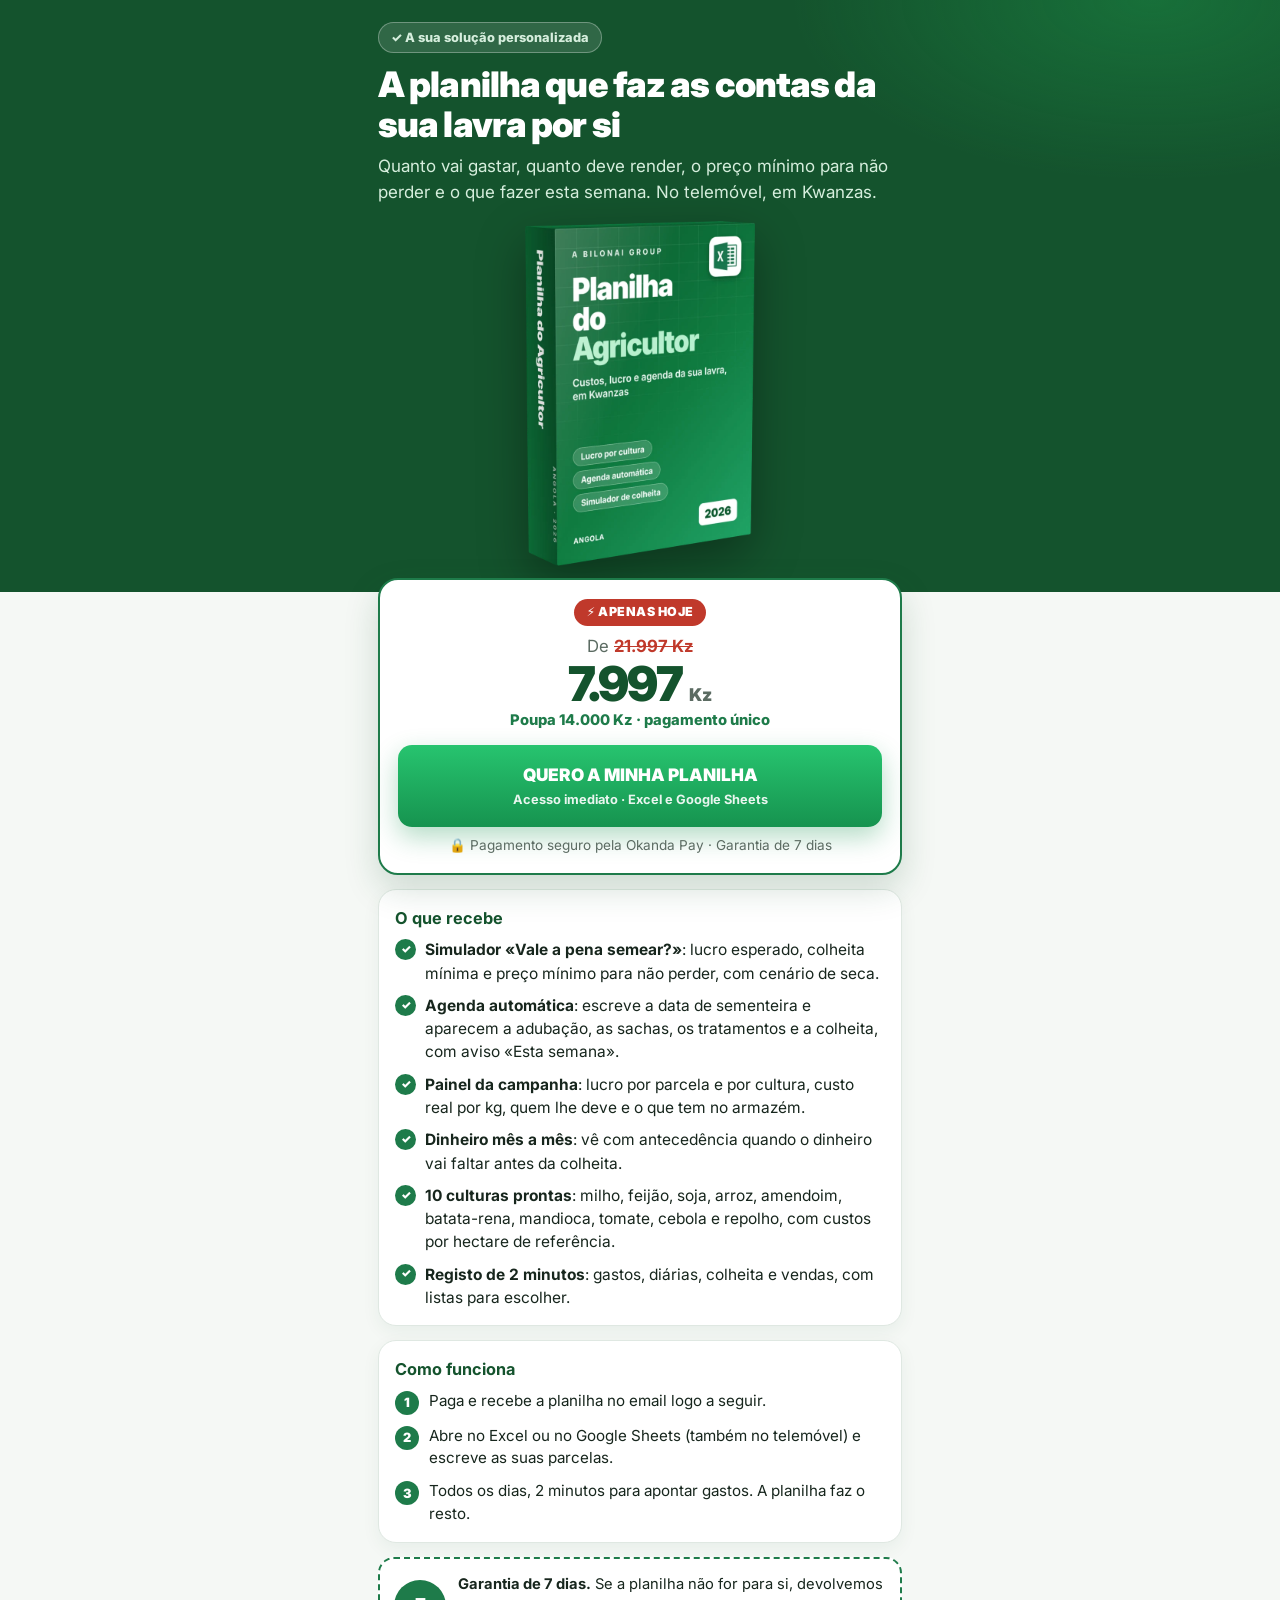
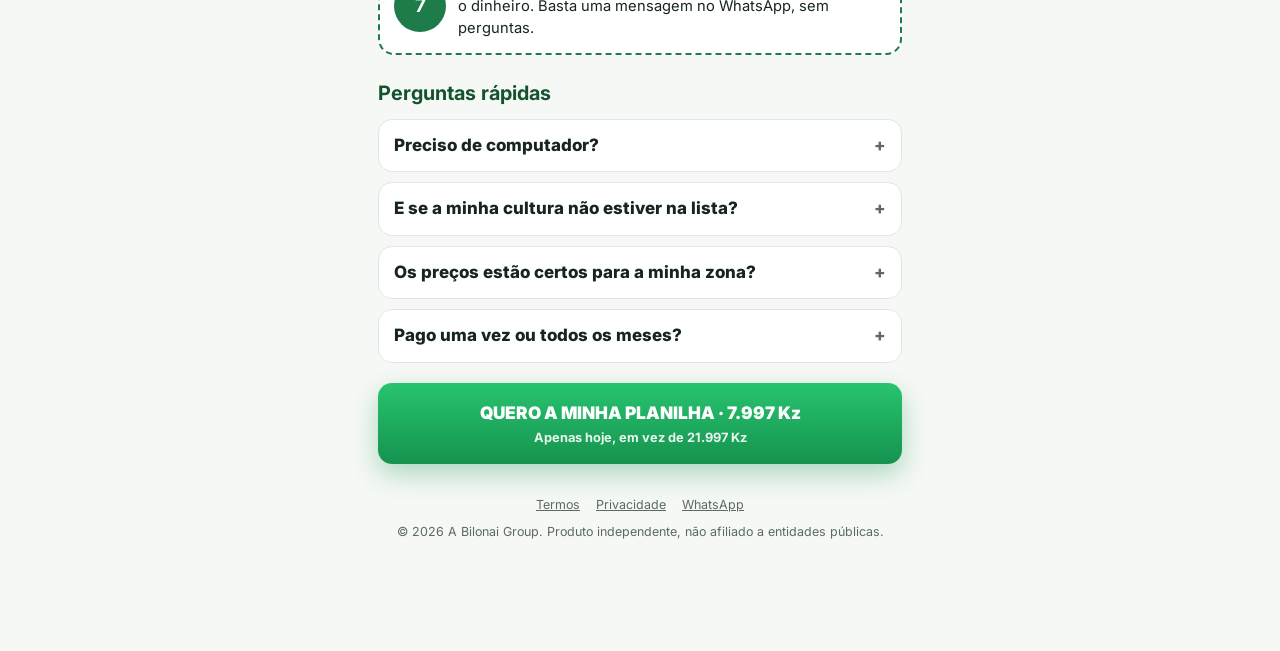
==== oferta.html @ cd22c09b "Funil da Planilha do Agricultor: diagnóstico, oferta com checkout em popup e cupão ao voltar Co-Auth" ====
<!doctype html>
<html lang="pt-AO">
<head>
<meta charset="utf-8">
<meta name="viewport" content="width=device-width,initial-scale=1,viewport-fit=cover">
<title>Planilha do Agricultor · Oferta de hoje</title>
<meta name="description" content="A planilha que mostra quanto custa, quanto rende e o que fazer esta semana na sua lavra. Excel e Google Sheets.">
<meta name="theme-color" content="#14532d">
<meta name="robots" content="noindex">
<link rel="icon" type="image/png" href="favicon.png">
<link rel="preconnect" href="https://fonts.googleapis.com"><link rel="preconnect" href="https://fonts.gstatic.com" crossorigin>
<link rel="stylesheet" href="https://fonts.googleapis.com/css2?family=Inter:wght@400;500;600;700;800;900&display=swap">
<link rel="stylesheet" href="style.css">
</head>
<body data-exit>
<header class="hero2"><div class="wrap">
 <span class="tag" style="background:rgba(255,255,255,.12);color:#d6eedd;border-color:rgba(255,255,255,.3)">✓ A sua solução personalizada</span>
 <h1 id="h">A planilha que faz as contas da sua lavra por si</h1>
 <p class="lead" id="sub">Quanto vai gastar, quanto deve render, o preço mínimo para não perder e o que fazer esta semana. No telemóvel, em Kwanzas.</p>
 <img class="box" src="assets/caixa.webp" alt="Planilha do Agricultor" width="230" height="345">
</div></header>
<main class="wrap">
 <div class="pricebox">
  <span class="today">⚡ APENAS HOJE</span>
  <div class="old">De <s>21.997 Kz</s></div>
  <div class="new">7.997 <small>Kz</small></div>
  <div class="save">Poupa 14.000 Kz · pagamento único</div>
  <a class="btn" data-checkout href="#" style="margin-top:14px">QUERO A MINHA PLANILHA<small>Acesso imediato · Excel e Google Sheets</small></a>
  <p class="small" style="margin-top:8px">🔒 Pagamento seguro pela Okanda Pay · Garantia de 7 dias</p>
 </div>

 <div class="card"><h3>O que recebe</h3><ul class="list">
  <li><b>Simulador «Vale a pena semear?»</b>: lucro esperado, colheita mínima e preço mínimo para não perder, com cenário de seca.</li>
  <li><b>Agenda automática</b>: escreve a data de sementeira e aparecem a adubação, as sachas, os tratamentos e a colheita, com aviso «Esta semana».</li>
  <li><b>Painel da campanha</b>: lucro por parcela e por cultura, custo real por kg, quem lhe deve e o que tem no armazém.</li>
  <li><b>Dinheiro mês a mês</b>: vê com antecedência quando o dinheiro vai faltar antes da colheita.</li>
  <li><b>10 culturas prontas</b>: milho, feijão, soja, arroz, amendoim, batata-rena, mandioca, tomate, cebola e repolho, com custos por hectare de referência.</li>
  <li><b>Registo de 2 minutos</b>: gastos, diárias, colheita e vendas, com listas para escolher.</li>
 </ul></div>

 <div class="card"><h3>Como funciona</h3><ul class="fix">
  <li><i>1</i><span>Paga e recebe a planilha no email logo a seguir.</span></li>
  <li><i>2</i><span>Abre no Excel ou no Google Sheets (também no telemóvel) e escreve as suas parcelas.</span></li>
  <li><i>3</i><span>Todos os dias, 2 minutos para apontar gastos. A planilha faz o resto.</span></li>
 </ul></div>

 <div class="guar"><b class="s">7</b><span><b>Garantia de 7 dias.</b> Se a planilha não for para si, devolvemos o dinheiro. Basta uma mensagem no WhatsApp, sem perguntas.</span></div>

 <h3 style="margin:24px 0 4px;color:var(--g)">Perguntas rápidas</h3>
 <details><summary>Preciso de computador?</summary><p>Não. Funciona no telemóvel com a aplicação Excel (gratuita) ou com o Google Sheets.</p></details>
 <details><summary>E se a minha cultura não estiver na lista?</summary><p>Há linhas livres para acrescentar outras culturas com os seus custos e o seu calendário.</p></details>
 <details><summary>Os preços estão certos para a minha zona?</summary><p>Vêm com valores de referência de Angola (preços de referência da campanha 2025/2026 e preços do adubo de 2026). Troca-os pelos da sua zona em poucos minutos, e todas as contas se ajustam.</p></details>
 <details><summary>Pago uma vez ou todos os meses?</summary><p>Uma vez. A planilha é sua e serve para todas as campanhas.</p></details>

 <a class="btn" data-checkout href="#" style="margin:20px 0 6px">QUERO A MINHA PLANILHA · 7.997 Kz<small>Apenas hoje, em vez de 21.997 Kz</small></a>
</main>
<footer class="f"><div class="wrap"><nav><a href="termos.html">Termos</a><a href="privacidade.html">Privacidade</a><a data-wa href="#">WhatsApp</a></nav><p>© <span id="year">2026</span> A Bilonai Group. Produto independente, não afiliado a entidades públicas.</p></div></footer>

<!-- POPUP DO CUPÃO (aparece ao carregar em voltar) -->
<div class="modal" id="cupao" hidden>
 <div class="mbox coupon">
  <button class="mx" data-close type="button" aria-label="Fechar">✕</button>
  <span class="ribbon">ESPERE! ÚLTIMA OPORTUNIDADE</span>
  <h2>Leve a planilha com mais <span style="color:var(--red)">40% de desconto</span></h2>
  <p class="muted" style="margin-top:6px">Só nesta página. Se sair, o cupão desaparece.</p>
  <div class="code" id="ccode">AGRO40</div>
  <div class="p2"><s>7.997 Kz</s> → <b id="cprice">4.798 Kz</b></div>
  <a class="btn amb" data-checkout="cupao" href="#" style="margin-top:14px">USAR O CUPÃO E COMPRAR<small id="chint">Escreva o código AGRO40 no pagamento</small></a>
  <button class="no" data-close type="button">Não, prefiro continuar a fazer as contas de cabeça</button>
 </div>
</div>

<script src="config.js"></script>
<script>
(function(){
 var C=window.AGRO||{}, P=C.precos||{normal:21997,hoje:7997,desconto:.4};
 function kz(v){return Math.round(v).toString().replace(/\B(?=(\d{3})+(?!\d))/g,'.')+' Kz'}
 var N={milho:'milho',feijao:'feijão',batata:'batata-rena',horta:'hortícolas',mandioca:'mandioca',soja:'soja, amendoim ou arroz'};
 var q=new URLSearchParams(location.search), c=q.get('c'), a=parseFloat(q.get('a')), n=(q.get('n')||'').replace(/[<>&"]/g,'');
 if(c&&N[c]){
   document.getElementById('h').textContent=(n?n+', a':'A')+' sua planilha para '+N[c]+' está pronta';
   if(a) document.getElementById('sub').textContent='Já com a cultura de '+N[c]+' e os custos por hectare de Angola. Escreve os seus '+(a<1?'menos de 1':String(a).replace('.',','))+' ha e vê o lucro, a agenda e o preço mínimo de venda.';
 }
 document.querySelector('.old s').textContent=kz(P.normal);
 document.querySelector('.new').innerHTML=kz(P.hoje).replace(' Kz',' <small>Kz</small>');
 document.querySelector('.save').textContent='Poupa '+kz(P.normal-P.hoje)+' · pagamento único';
 var cp=Math.round(P.hoje*(1-P.desconto));
 document.getElementById('cprice').textContent=kz(cp);
 document.getElementById('ccode').textContent=C.cupao||'AGRO40';
 document.getElementById('chint').textContent=C.checkoutCupao?'O desconto já vem aplicado':'Escreva o código '+(C.cupao||'AGRO40')+' no pagamento';
})();
</script>
<script src="site.js"></script>
<script>if(window.track) track('ViewContent',{content_name:'Planilha do Agricultor',value:(window.AGRO&&AGRO.precos||{}).hoje||7997,currency:'AOA'});</script>
</body>
</html>
---- style.css ----
:root{--g:#14532d;--g2:#1e7b4a;--g3:#22c55e;--lg:#e8f5ec;--ink:#17261d;--mut:#5b6b62;--line:#dfe8e2;--bg:#f5f8f5;--amber:#f5b301;--red:#c0392b}
*{box-sizing:border-box;margin:0;padding:0}
html{-webkit-text-size-adjust:100%}
body{font-family:'Inter',system-ui,-apple-system,sans-serif;color:var(--ink);background:var(--bg);line-height:1.5;font-size:17px}
[hidden]{display:none!important}
img{max-width:100%;display:block}
a{color:inherit}
button{font-family:inherit;cursor:pointer}
.wrap{max-width:560px;margin:0 auto;padding:0 18px}
.top{background:var(--g);color:#fff;padding:12px 0}
.top .wrap{display:flex;align-items:center;gap:10px;font-weight:800;font-size:.95rem}
.top img{width:30px;height:30px;border-radius:8px}
.top small{display:block;font-weight:600;font-size:.7rem;color:#bfe3cb;letter-spacing:.06em;text-transform:uppercase}
.btn{display:block;width:100%;text-align:center;border:0;background:linear-gradient(180deg,#27c46f,#16934f);color:#fff;text-decoration:none;font-weight:900;font-size:1.08rem;padding:17px 16px;border-radius:14px;box-shadow:0 10px 26px rgba(22,147,79,.32)}
.btn small{display:block;font-weight:700;font-size:.8rem;opacity:.9;margin-top:2px}
.btn.amb{background:linear-gradient(180deg,#ffc933,#f5a400);color:#1a1300;box-shadow:0 10px 26px rgba(245,179,1,.35)}
.btn:active{transform:translateY(1px)}
.muted{color:var(--mut)}
.small{font-size:.85rem;color:var(--mut)}
/* quiz */
.intro{padding:26px 0 10px}
.tag{display:inline-block;background:var(--lg);color:var(--g);border:1px solid #bfe3cb;border-radius:99px;padding:5px 12px;font-size:.8rem;font-weight:800}
h1{font-size:clamp(1.65rem,6.6vw,2.2rem);line-height:1.12;letter-spacing:-.025em;font-weight:900;margin-top:12px;color:var(--g)}
.lead{margin-top:10px;color:#3b4a40}
.how{display:grid;grid-template-columns:repeat(3,1fr);gap:8px;margin:18px 0}
.how div{background:#fff;border:1px solid var(--line);border-radius:12px;padding:10px;font-size:.8rem;color:var(--mut);text-align:center}
.how b{display:block;font-size:1.3rem;color:var(--g)}
.quiz{padding:18px 0 40px}
.prog{height:8px;border-radius:99px;background:#dbe7df;overflow:hidden}
.prog i{display:block;height:100%;width:0;background:linear-gradient(90deg,var(--g3),var(--g2));transition:width .35s}
.pstep{font-size:.8rem;color:var(--mut);margin-top:6px;font-weight:700}
.q{display:none;animation:in .3s ease}
.q.on{display:block}
@keyframes in{from{opacity:0;transform:translateX(18px)}to{opacity:1;transform:none}}
.q h2{font-size:1.35rem;line-height:1.2;margin:16px 0 4px;color:var(--ink);letter-spacing:-.01em}
.q p.h{font-size:.9rem;color:var(--mut);margin-bottom:12px}
.opts{display:grid;gap:10px;margin-top:12px}
.opts.two{grid-template-columns:1fr 1fr}
.opt{display:flex;align-items:center;gap:12px;background:#fff;border:2px solid var(--line);border-radius:14px;padding:14px;font-size:1rem;font-weight:700;text-align:left;color:var(--ink);width:100%}
.opt .e{font-size:1.5rem;flex:none}
.opt:active,.opt.sel{border-color:var(--g2);background:var(--lg)}
.opt span small{display:block;font-weight:500;font-size:.8rem;color:var(--mut)}
input.txt,select.txt{width:100%;font:inherit;font-size:1.05rem;padding:15px;border:2px solid var(--line);border-radius:14px;background:#fff;color:var(--ink);margin-top:12px}
input.txt:focus,select.txt:focus{outline:none;border-color:var(--g2)}
.back{background:none;border:0;color:var(--mut);font-weight:700;font-size:.9rem;margin-top:16px;padding:6px 0}
/* analysing */
.anl{padding:40px 0 60px;text-align:center}
.spin{width:74px;height:74px;margin:0 auto;border-radius:50%;border:7px solid #dbe7df;border-top-color:var(--g2);animation:sp 1s linear infinite}
@keyframes sp{to{transform:rotate(360deg)}}
.anl h2{margin-top:20px;color:var(--g);font-size:1.35rem}
.chk{list-style:none;margin:22px auto 0;max-width:420px;text-align:left;display:grid;gap:10px}
.chk li{display:flex;gap:10px;align-items:flex-start;font-size:.95rem;color:#a7b6ad;transition:color .3s}
.chk li i{flex:none;width:22px;height:22px;border-radius:50%;border:2px solid #cfdcd4;display:flex;align-items:center;justify-content:center;font-style:normal;font-size:.75rem;font-weight:900;color:#fff;transition:all .3s}
.chk li.ok{color:var(--ink)}.chk li.ok i{background:var(--g2);border-color:var(--g2)}
.bar2{height:10px;border-radius:99px;background:#dbe7df;overflow:hidden;max-width:420px;margin:22px auto 0}.bar2 i{display:block;height:100%;width:0;background:var(--g2);transition:width .2s linear}
/* result */
.res{padding:22px 0 40px}
.res h1{font-size:clamp(1.5rem,6vw,2rem)}
.card{background:#fff;border:1px solid var(--line);border-radius:18px;padding:16px;margin-top:14px;box-shadow:0 6px 18px rgba(20,83,45,.06)}
.card h3{font-size:1.02rem;color:var(--g);margin-bottom:8px}
.kv{display:flex;justify-content:space-between;gap:10px;padding:8px 0;border-bottom:1px dashed var(--line);font-size:.95rem}
.kv:last-child{border:0}.kv b{white-space:nowrap}
.kv.big{font-size:1.05rem}.kv.big b{color:var(--g2);font-size:1.2rem}
.neg{color:var(--red)!important}
.alert{background:#fdecea;border:1px solid #f5c2bd;border-radius:14px;padding:12px 14px;margin-top:12px;font-size:.93rem;color:#7a2a22}
.alert b{color:#7a2a22}
.good{background:var(--lg);border:1px solid #bfe3cb;border-radius:14px;padding:12px 14px;margin-top:12px;font-size:.93rem}
.fix{list-style:none;display:grid;gap:10px}
.fix li{display:flex;gap:10px;font-size:.95rem}
.fix li i{flex:none;width:24px;height:24px;border-radius:50%;background:var(--g2);color:#fff;font-style:normal;display:flex;align-items:center;justify-content:center;font-size:.8rem;font-weight:900;margin-top:1px}
.sol{display:flex;gap:14px;align-items:center}
.sol img{width:120px;flex:none;filter:drop-shadow(0 10px 14px rgba(0,0,0,.25))}
.sol p{font-size:.95rem}
.phone{background:#0f2a1c;border-radius:22px;padding:12px;margin-top:12px;color:#fff}
.phone .ph{background:#fff;border-radius:14px;color:var(--ink);overflow:hidden}
.phone .bar{background:linear-gradient(180deg,#21a366,#107c41);color:#fff;font-size:.75rem;font-weight:700;padding:7px 10px;display:flex;gap:6px;align-items:center}
.phone .row{display:flex;justify-content:space-between;padding:7px 10px;font-size:.82rem;border-bottom:1px solid #eef3ef}
.phone .row.t{background:var(--lg);font-weight:800}
.phone .tsk{display:flex;justify-content:space-between;align-items:center;padding:7px 10px;font-size:.8rem;border-bottom:1px solid #eef3ef}
.pill{font-size:.68rem;font-weight:800;border-radius:99px;padding:2px 8px}
.pill.y{background:var(--amber);color:#1a1300}.pill.r{background:var(--red);color:#fff}.pill.g{background:var(--lg);color:var(--g2)}
.sticky{position:fixed;left:0;right:0;bottom:0;z-index:20;padding:10px 14px calc(10px + env(safe-area-inset-bottom));background:rgba(245,248,245,.96);backdrop-filter:blur(6px);border-top:1px solid var(--line)}
.sticky .btn{padding:14px}
footer.f{padding:26px 0 110px;text-align:center;font-size:.78rem;color:var(--mut)}
footer.f nav{display:flex;justify-content:center;gap:16px;margin-bottom:8px}
/* oferta */
.hero2{background:radial-gradient(600px 300px at 90% 0%,rgba(34,197,94,.25),transparent 60%),var(--g);color:#fff;padding:22px 0 26px}
.hero2 h1{color:#fff}
.hero2 .lead{color:#d6eedd}
.hero2 img.box{width:230px;margin:16px auto 0;filter:drop-shadow(0 18px 24px rgba(0,0,0,.35))}
.pricebox{background:#fff;border:2px solid var(--g2);border-radius:20px;padding:18px;text-align:center;margin-top:-14px;position:relative;box-shadow:0 14px 34px rgba(20,83,45,.18)}
.today{display:inline-block;background:var(--red);color:#fff;font-weight:900;font-size:.78rem;border-radius:99px;padding:4px 12px;letter-spacing:.04em}
.old{margin-top:8px;color:var(--mut);font-size:1.05rem}.old s{color:var(--red);font-weight:700}
.new{font-size:3rem;font-weight:900;color:var(--g);letter-spacing:-.04em;line-height:1.05}
.new small{font-size:1.1rem;color:var(--mut);letter-spacing:0}
.save{font-weight:800;color:var(--g2);font-size:.92rem}
.list{list-style:none;display:grid;gap:9px;margin-top:6px}
.list li{padding-left:30px;position:relative;font-size:.97rem}
.list li::before{content:'✓';position:absolute;left:0;top:1px;width:21px;height:21px;border-radius:50%;background:var(--g2);color:#fff;font-size:.72rem;font-weight:900;display:flex;align-items:center;justify-content:center}
.guar{display:flex;gap:12px;align-items:center;background:#fff;border:2px dashed var(--g2);border-radius:16px;padding:14px;margin-top:14px;font-size:.92rem}
.guar b.s{flex:none;width:52px;height:52px;border-radius:50%;background:var(--g2);color:#fff;display:flex;align-items:center;justify-content:center;font-size:1.2rem}
details{background:#fff;border:1px solid var(--line);border-radius:14px;padding:13px 15px;margin-top:10px}
summary{font-weight:800;cursor:pointer;list-style:none}summary::after{content:'+';float:right;color:var(--mut)}details[open] summary::after{content:'−'}
details p{margin-top:8px;color:var(--mut);font-size:.93rem}
/* modais */
.modal{position:fixed;inset:0;z-index:60;background:rgba(6,20,12,.66);display:flex;align-items:flex-end;justify-content:center;padding:0}
.mbox{background:#fff;width:100%;max-width:560px;border-radius:20px 20px 0 0;padding:18px 16px calc(18px + env(safe-area-inset-bottom));animation:up .3s ease;max-height:96vh;overflow:auto}
@keyframes up{from{transform:translateY(40px);opacity:0}to{transform:none;opacity:1}}
.mx{float:right;background:#eef3ef;border:0;border-radius:99px;width:34px;height:34px;font-size:1.1rem;font-weight:900;color:var(--mut)}
.ck{position:fixed;inset:0;z-index:70;background:rgba(6,20,12,.7);display:flex;align-items:center;justify-content:center}
.ckbox{background:#fff;width:100%;height:100%;max-width:560px;display:flex;flex-direction:column}
@media(min-width:620px){.ckbox{height:92vh;border-radius:18px;overflow:hidden}.modal{align-items:center}.mbox{border-radius:20px}}
.ckhead{display:flex;justify-content:space-between;align-items:center;padding:10px 12px;border-bottom:1px solid var(--line);font-size:.85rem;font-weight:700;color:var(--mut)}
.ckhead button{background:#eef3ef;border:0;border-radius:10px;padding:8px 12px;font-weight:800}
.ckbox iframe{flex:1;border:0;width:100%}
.ckfoot{padding:8px 12px;font-size:.78rem;color:var(--mut);text-align:center;border-top:1px solid var(--line)}
.ckfoot a{color:var(--g2);font-weight:800}
.coupon{text-align:center}
.coupon .ribbon{display:inline-block;background:var(--red);color:#fff;font-weight:900;border-radius:10px;padding:6px 12px;font-size:.85rem;letter-spacing:.04em}
.coupon h2{font-size:1.6rem;line-height:1.15;margin-top:10px;color:var(--ink)}
.coupon .code{margin:14px auto 0;border:2px dashed var(--red);border-radius:14px;padding:10px;font-weight:900;font-size:1.5rem;letter-spacing:.12em;max-width:260px;background:#fff6f5}
.coupon .p2{margin-top:10px;font-size:1rem}.coupon .p2 s{color:var(--mut)}.coupon .p2 b{font-size:1.6rem;color:var(--g)}
.coupon .no{background:none;border:0;color:var(--mut);font-size:.85rem;margin-top:10px;text-decoration:underline}
.cookie{position:fixed;left:12px;right:12px;bottom:12px;z-index:80;background:#0f2a1c;color:#e6f2ea;border-radius:14px;padding:14px;font-size:.86rem;max-width:520px;margin:0 auto;box-shadow:0 10px 40px rgba(0,0,0,.35)}
.cookie a{color:#86efac}.cookie div{display:flex;gap:8px;margin-top:10px}
.cookie button{flex:1;border:0;border-radius:10px;padding:10px;font-weight:800}.cookie .n{background:#284636;color:#fff}.cookie .y{background:var(--g3);color:#06210f}
.legal{padding:22px 0 40px}.legal h1{font-size:1.6rem}.legal h2{font-size:1.05rem;margin:20px 0 6px;color:var(--g)}.legal p,.legal li{font-size:.95rem;color:#3b4a40}.legal ul{margin:6px 0 6px 20px}
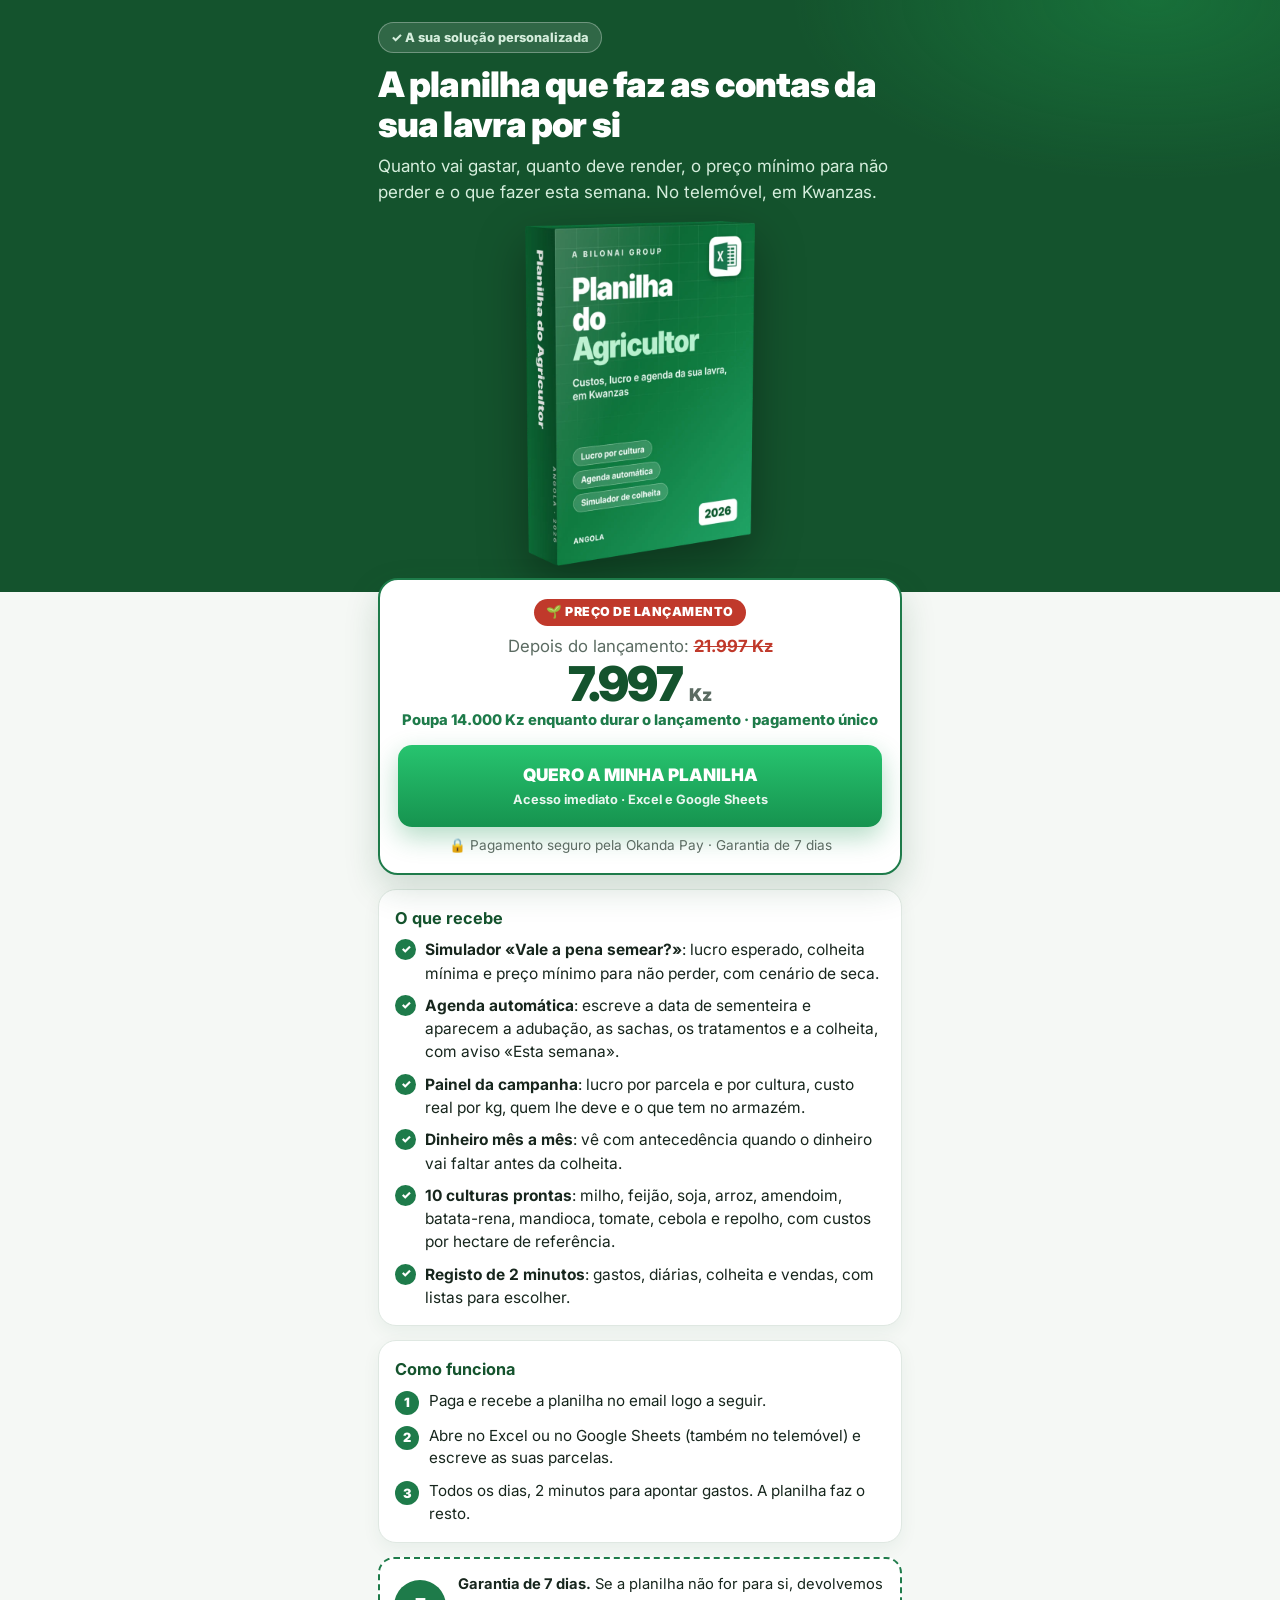
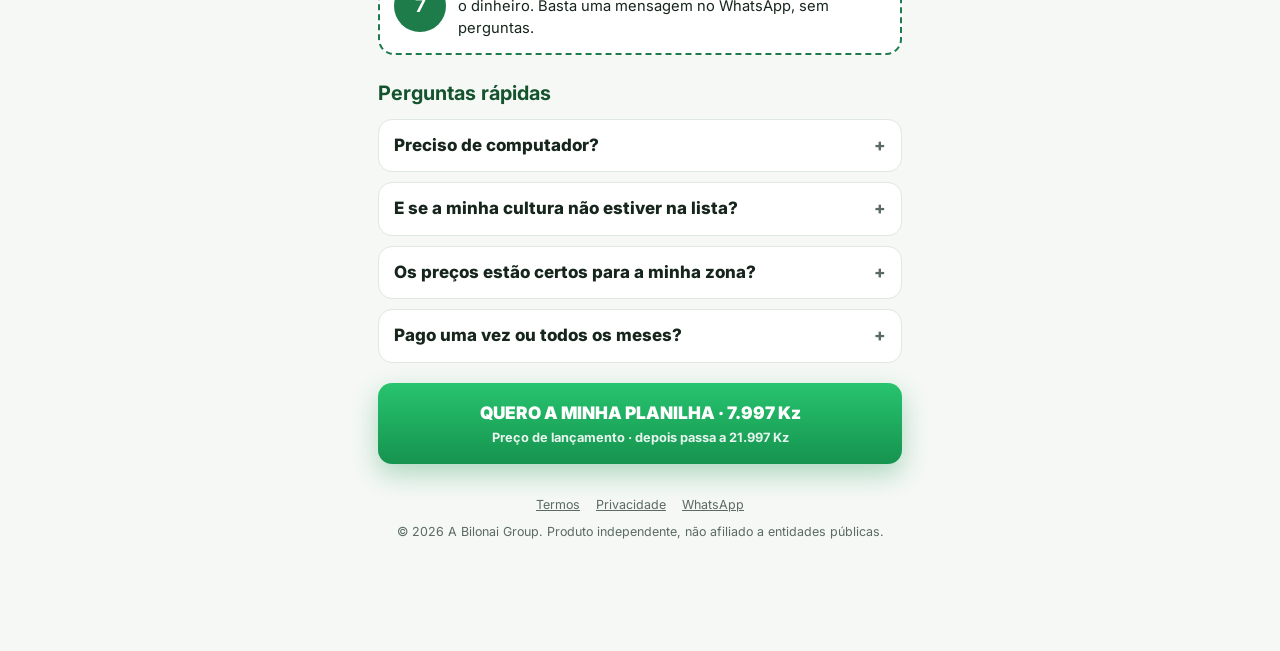
==== commit 5431856b: "Trocar «apenas hoje» por preço de lançamento Co-Authored-By: Claude Opus 5.5 <noreply@anthropic.com>" ====
--- a/oferta.html
+++ b/oferta.html
@@ -3,7 +3,7 @@
 <head>
 <meta charset="utf-8">
 <meta name="viewport" content="width=device-width,initial-scale=1,viewport-fit=cover">
-<title>Planilha do Agricultor · Oferta de hoje</title>
+<title>Planilha do Agricultor · Preço de lançamento</title>
 <meta name="description" content="A planilha que mostra quanto custa, quanto rende e o que fazer esta semana na sua lavra. Excel e Google Sheets.">
 <meta name="theme-color" content="#14532d">
 <meta name="robots" content="noindex">
@@ -21,10 +21,10 @@
 </div></header>
 <main class="wrap">
  <div class="pricebox">
-  <span class="today">⚡ APENAS HOJE</span>
-  <div class="old">De <s>21.997 Kz</s></div>
+  <span class="today">🌱 PREÇO DE LANÇAMENTO</span>
+  <div class="old">Depois do lançamento: <s>21.997 Kz</s></div>
   <div class="new">7.997 <small>Kz</small></div>
-  <div class="save">Poupa 14.000 Kz · pagamento único</div>
+  <div class="save">Poupa 14.000 Kz enquanto durar o lançamento · pagamento único</div>
   <a class="btn" data-checkout href="#" style="margin-top:14px">QUERO A MINHA PLANILHA<small>Acesso imediato · Excel e Google Sheets</small></a>
   <p class="small" style="margin-top:8px">🔒 Pagamento seguro pela Okanda Pay · Garantia de 7 dias</p>
  </div>
@@ -52,7 +52,7 @@
  <details><summary>Os preços estão certos para a minha zona?</summary><p>Vêm com valores de referência de Angola (preços de referência da campanha 2025/2026 e preços do adubo de 2026). Troca-os pelos da sua zona em poucos minutos, e todas as contas se ajustam.</p></details>
  <details><summary>Pago uma vez ou todos os meses?</summary><p>Uma vez. A planilha é sua e serve para todas as campanhas.</p></details>
 
- <a class="btn" data-checkout href="#" style="margin:20px 0 6px">QUERO A MINHA PLANILHA · 7.997 Kz<small>Apenas hoje, em vez de 21.997 Kz</small></a>
+ <a class="btn" data-checkout href="#" style="margin:20px 0 6px">QUERO A MINHA PLANILHA · 7.997 Kz<small>Preço de lançamento · depois passa a 21.997 Kz</small></a>
 </main>
 <footer class="f"><div class="wrap"><nav><a href="termos.html">Termos</a><a href="privacidade.html">Privacidade</a><a data-wa href="#">WhatsApp</a></nav><p>© <span id="year">2026</span> A Bilonai Group. Produto independente, não afiliado a entidades públicas.</p></div></footer>
 
@@ -83,7 +83,7 @@
  }
  document.querySelector('.old s').textContent=kz(P.normal);
  document.querySelector('.new').innerHTML=kz(P.hoje).replace(' Kz',' <small>Kz</small>');
- document.querySelector('.save').textContent='Poupa '+kz(P.normal-P.hoje)+' · pagamento único';
+ document.querySelector('.save').textContent='Poupa '+kz(P.normal-P.hoje)+' enquanto durar o lançamento · pagamento único';
  var cp=Math.round(P.hoje*(1-P.desconto));
  document.getElementById('cprice').textContent=kz(cp);
  document.getElementById('ccode').textContent=C.cupao||'AGRO40';
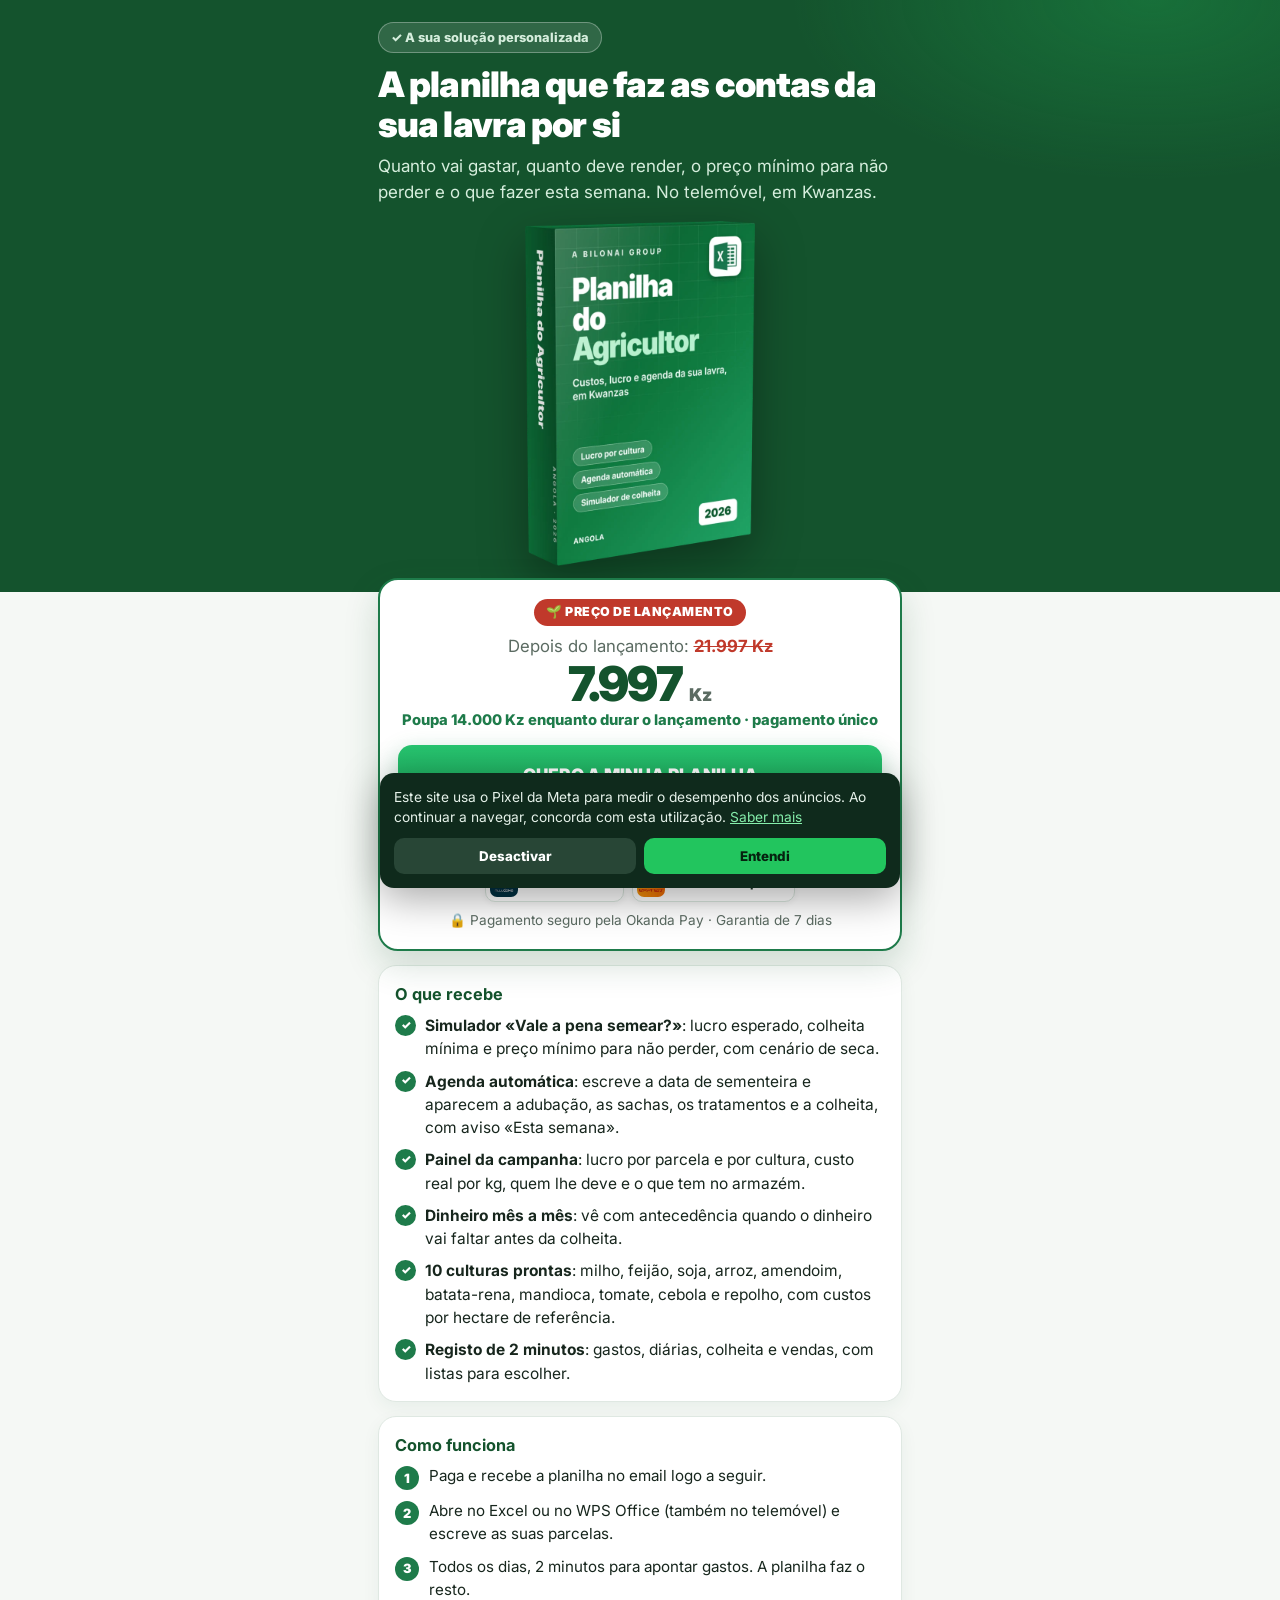
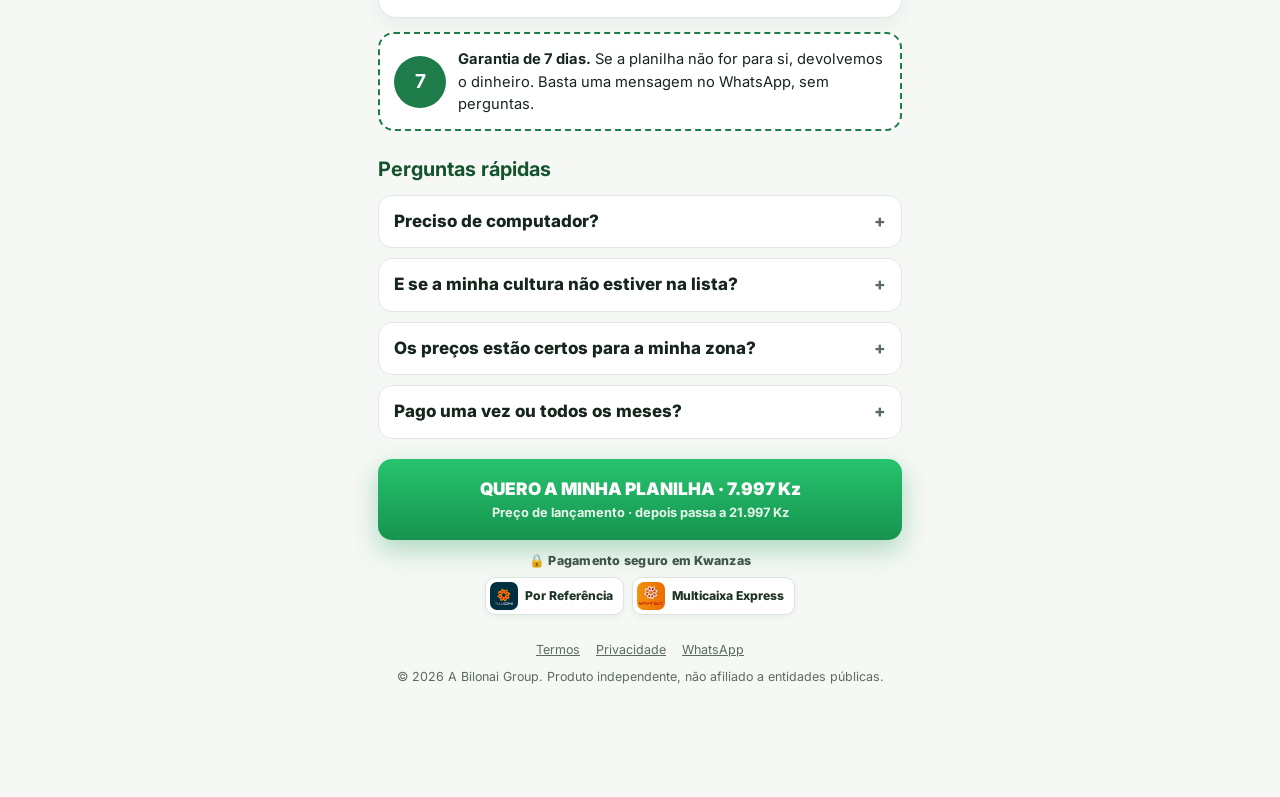
==== commit 7eddda18: "Selos de pagamento (Referência e Multicaixa Express) por baixo de cada CTA; Excel/WPS em vez de Goog" ====
--- a/oferta.html
+++ b/oferta.html
@@ -4,7 +4,7 @@
 <meta charset="utf-8">
 <meta name="viewport" content="width=device-width,initial-scale=1,viewport-fit=cover">
 <title>Planilha do Agricultor · Preço de lançamento</title>
-<meta name="description" content="A planilha que mostra quanto custa, quanto rende e o que fazer esta semana na sua lavra. Excel e Google Sheets.">
+<meta name="description" content="A planilha que mostra quanto custa, quanto rende e o que fazer esta semana na sua lavra. Excel ou WPS Office, no computador ou no telemóvel.">
 <meta name="theme-color" content="#14532d">
 <meta name="robots" content="noindex">
 <link rel="icon" type="image/png" href="favicon.png">
@@ -25,7 +25,7 @@
   <div class="old">Depois do lançamento: <s>21.997 Kz</s></div>
   <div class="new">7.997 <small>Kz</small></div>
   <div class="save">Poupa 14.000 Kz enquanto durar o lançamento · pagamento único</div>
-  <a class="btn" data-checkout href="#" style="margin-top:14px">QUERO A MINHA PLANILHA<small>Acesso imediato · Excel e Google Sheets</small></a>
+  <a class="btn" data-checkout href="#" style="margin-top:14px">QUERO A MINHA PLANILHA<small>Acesso imediato · Excel ou WPS Office</small></a><div class="pay"><p>🔒 Pagamento seguro em Kwanzas</p><div><span><img src="assets/pag-referencia.png" alt="" width="34" height="34">Por Referência</span><span><img src="assets/pag-express.png" alt="" width="34" height="34">Multicaixa Express</span></div></div>
   <p class="small" style="margin-top:8px">🔒 Pagamento seguro pela Okanda Pay · Garantia de 7 dias</p>
  </div>
 
@@ -40,19 +40,19 @@
 
  <div class="card"><h3>Como funciona</h3><ul class="fix">
   <li><i>1</i><span>Paga e recebe a planilha no email logo a seguir.</span></li>
-  <li><i>2</i><span>Abre no Excel ou no Google Sheets (também no telemóvel) e escreve as suas parcelas.</span></li>
+  <li><i>2</i><span>Abre no Excel ou no WPS Office (também no telemóvel) e escreve as suas parcelas.</span></li>
   <li><i>3</i><span>Todos os dias, 2 minutos para apontar gastos. A planilha faz o resto.</span></li>
  </ul></div>
 
  <div class="guar"><b class="s">7</b><span><b>Garantia de 7 dias.</b> Se a planilha não for para si, devolvemos o dinheiro. Basta uma mensagem no WhatsApp, sem perguntas.</span></div>
 
  <h3 style="margin:24px 0 4px;color:var(--g)">Perguntas rápidas</h3>
- <details><summary>Preciso de computador?</summary><p>Não. Funciona no telemóvel com a aplicação Excel (gratuita) ou com o Google Sheets.</p></details>
+ <details><summary>Preciso de computador?</summary><p>Não. Funciona no telemóvel com a aplicação Excel ou WPS Office (gratuitas).</p></details>
  <details><summary>E se a minha cultura não estiver na lista?</summary><p>Há linhas livres para acrescentar outras culturas com os seus custos e o seu calendário.</p></details>
  <details><summary>Os preços estão certos para a minha zona?</summary><p>Vêm com valores de referência de Angola (preços de referência da campanha 2025/2026 e preços do adubo de 2026). Troca-os pelos da sua zona em poucos minutos, e todas as contas se ajustam.</p></details>
  <details><summary>Pago uma vez ou todos os meses?</summary><p>Uma vez. A planilha é sua e serve para todas as campanhas.</p></details>
 
- <a class="btn" data-checkout href="#" style="margin:20px 0 6px">QUERO A MINHA PLANILHA · 7.997 Kz<small>Preço de lançamento · depois passa a 21.997 Kz</small></a>
+ <a class="btn" data-checkout href="#" style="margin:20px 0 6px">QUERO A MINHA PLANILHA · 7.997 Kz<small>Preço de lançamento · depois passa a 21.997 Kz</small></a><div class="pay"><p>🔒 Pagamento seguro em Kwanzas</p><div><span><img src="assets/pag-referencia.png" alt="" width="34" height="34">Por Referência</span><span><img src="assets/pag-express.png" alt="" width="34" height="34">Multicaixa Express</span></div></div>
 </main>
 <footer class="f"><div class="wrap"><nav><a href="termos.html">Termos</a><a href="privacidade.html">Privacidade</a><a data-wa href="#">WhatsApp</a></nav><p>© <span id="year">2026</span> A Bilonai Group. Produto independente, não afiliado a entidades públicas.</p></div></footer>
 
@@ -61,11 +61,11 @@
  <div class="mbox coupon">
   <button class="mx" data-close type="button" aria-label="Fechar">✕</button>
   <span class="ribbon">ESPERE! ÚLTIMA OPORTUNIDADE</span>
-  <h2>Leve a planilha com mais <span style="color:var(--red)">40% de desconto</span></h2>
+  <h2>Leve a planilha com mais <span style="color:var(--red)" id="cpct">25% de desconto</span></h2>
   <p class="muted" style="margin-top:6px">Só nesta página. Se sair, o cupão desaparece.</p>
-  <div class="code" id="ccode">AGRO40</div>
+  <div class="code" id="ccode">LANCAMENTO15</div>
   <div class="p2"><s>7.997 Kz</s> → <b id="cprice">4.798 Kz</b></div>
-  <a class="btn amb" data-checkout="cupao" href="#" style="margin-top:14px">USAR O CUPÃO E COMPRAR<small id="chint">Escreva o código AGRO40 no pagamento</small></a>
+  <a class="btn amb" data-checkout="cupao" href="#" style="margin-top:14px">USAR O CUPÃO E COMPRAR<small id="chint">Escreva o código LANCAMENTO15 no pagamento</small></a><div class="pay"><p>🔒 Pagamento seguro em Kwanzas</p><div><span><img src="assets/pag-referencia.png" alt="" width="34" height="34">Por Referência</span><span><img src="assets/pag-express.png" alt="" width="34" height="34">Multicaixa Express</span></div></div>
   <button class="no" data-close type="button">Não, prefiro continuar a fazer as contas de cabeça</button>
  </div>
 </div>
@@ -86,8 +86,9 @@
  document.querySelector('.save').textContent='Poupa '+kz(P.normal-P.hoje)+' enquanto durar o lançamento · pagamento único';
  var cp=Math.round(P.hoje*(1-P.desconto));
  document.getElementById('cprice').textContent=kz(cp);
- document.getElementById('ccode').textContent=C.cupao||'AGRO40';
- document.getElementById('chint').textContent=C.checkoutCupao?'O desconto já vem aplicado':'Escreva o código '+(C.cupao||'AGRO40')+' no pagamento';
+ document.getElementById('cpct').textContent=Math.round(P.desconto*100)+'% de desconto';
+ document.getElementById('ccode').textContent=C.cupao||'LANCAMENTO15';
+ document.getElementById('chint').textContent=C.checkoutCupao?'O desconto já vem aplicado':'Escreva o código '+(C.cupao||'LANCAMENTO15')+' no pagamento';
 })();
 </script>
 <script src="site.js"></script>
--- a/style.css
+++ b/style.css
@@ -125,3 +125,10 @@
 .cookie a{color:#86efac}.cookie div{display:flex;gap:8px;margin-top:10px}
 .cookie button{flex:1;border:0;border-radius:10px;padding:10px;font-weight:800}.cookie .n{background:#284636;color:#fff}.cookie .y{background:var(--g3);color:#06210f}
 .legal{padding:22px 0 40px}.legal h1{font-size:1.6rem}.legal h2{font-size:1.05rem;margin:20px 0 6px;color:var(--g)}.legal p,.legal li{font-size:.95rem;color:#3b4a40}.legal ul{margin:6px 0 6px 20px}
+
+.pay{margin-top:12px;text-align:center}
+.pay p{font-size:.78rem;font-weight:800;color:#3d5446;letter-spacing:.02em}
+.pay div{display:flex;justify-content:center;gap:8px;margin-top:7px;flex-wrap:nowrap}
+.pay span{display:inline-flex;align-items:center;gap:7px;background:#fff;border:1px solid #d9e6dd;border-radius:10px;padding:4px 10px 4px 4px;font-size:.76rem;white-space:nowrap;font-weight:800;color:#1d3326;box-shadow:0 2px 6px rgba(0,0,0,.05)}
+.pay img{width:28px;height:28px;border-radius:7px;display:block}
+.coupon .pay p{color:#5a4a1a}
